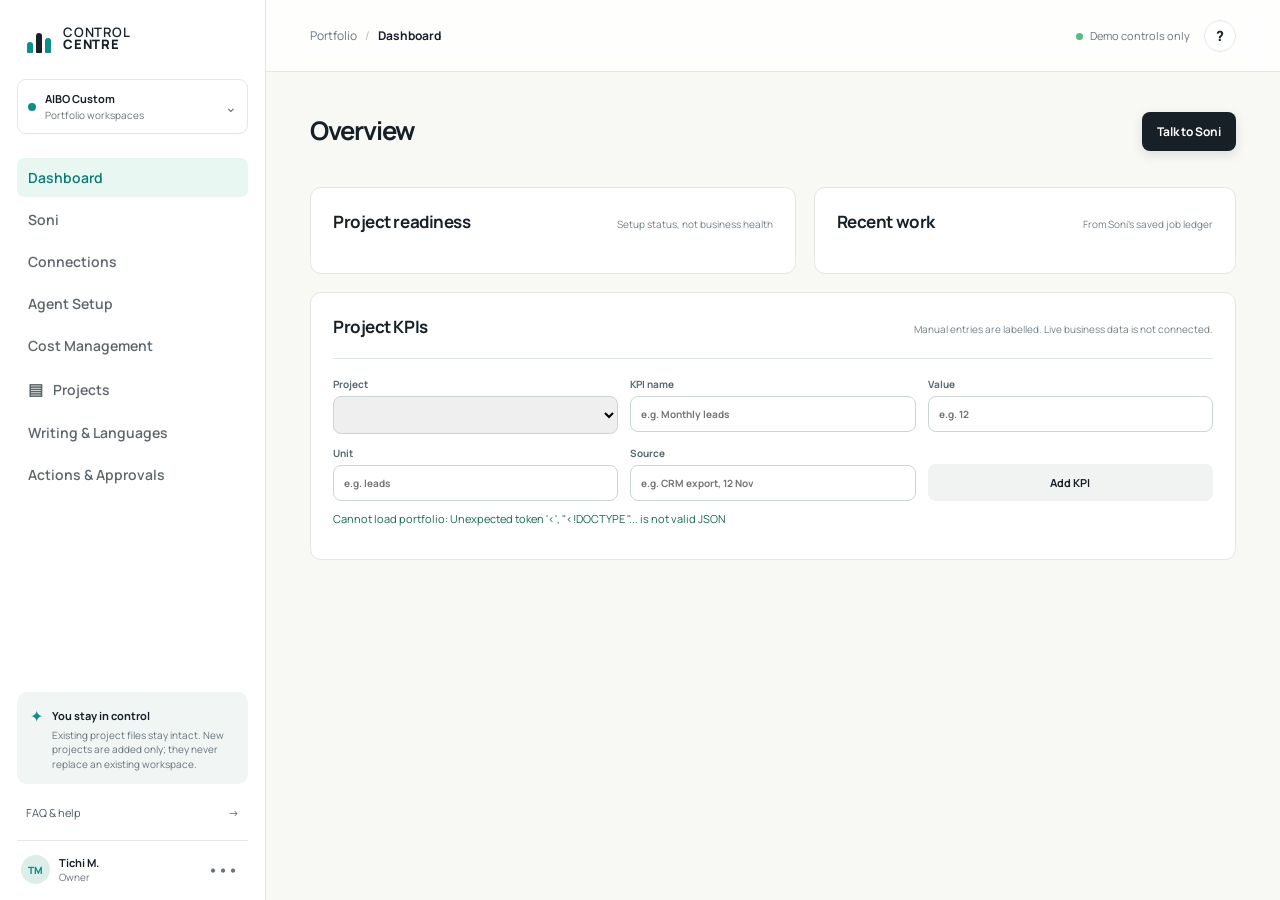
==== Control-Centre/custom/index.html @ 218b6f27 "Initial AIBO Control Centre source" ====
<!doctype html>
<html lang="en">
  <head>
    <meta charset="UTF-8" />
    <meta name="viewport" content="width=device-width, initial-scale=1.0" />
    <meta name="description" content="Business Control Centre prototype" />
    <title>Control Centre — Business Operating System</title>
    <link rel="preconnect" href="https://fonts.googleapis.com" />
    <link rel="preconnect" href="https://fonts.gstatic.com" crossorigin />
    <link href="https://fonts.googleapis.com/css2?family=DM+Mono:wght@400;500&family=Manrope:wght@400;500;600;700;800&display=swap" rel="stylesheet" />
    <link rel="stylesheet" href="../shared/styles.css" />
    <link rel="stylesheet" href="../shared/setup.css" />
    <link rel="stylesheet" href="../shared/usage.css" />
  <link rel="stylesheet" href="../shared/product.css" />
    <link rel="stylesheet" href="../shared/infra_ui.css" />
</head>
  <body data-product="custom">
    <div class="app-shell">
      <aside class="sidebar" aria-label="Main navigation">
        <a class="brand" href="#overview" aria-label="Control Centre home">
          <span class="brand-mark"><i></i><i></i><i></i></span>
          <span>control<br /><strong>centre</strong></span>
        </a>
        <div class="workspace-switcher">
          <span class="workspace-dot"></span>
          <span><b>Example workspace (demo)</b><small>Business workspace</small></span>
          <span class="chevron">⌄</span>
        </div>
        <nav class="nav-list">
          <a class="nav-item active" href="#overview" data-view="overview"><span>⌁</span>Overview</a>
          <a class="nav-item" href="#plan" data-view="plan"><span>◫</span>Plan</a>
          <a class="nav-item" href="#approvals" data-view="approvals"><span>✓</span>Approvals <b class="nav-badge">3</b></a>
          <a class="nav-item" href="#evidence" data-view="evidence"><span>◌</span>Evidence</a>
          <a class="nav-item" href="#results" data-view="results"><span>↗</span>Results</a>
          <a class="nav-item" href="#costs" data-view="costs"><span>◎</span>Costs</a>
          <a class="nav-item" href="#usage" data-view="usage"><span>◒</span>AI use & control</a>
        </nav>
        <div class="sidebar-bottom">
          <div class="trust-card">
            <span class="trust-icon">✦</span>
            <div><b>You stay in control</b><p>Nothing publishes, spends, sends, or signs without your approval.</p></div>
          </div>
          <a class="support-link" href="../shared/guide.html">Simple guide <span>→</span></a>
          <div class="profile"><div class="avatar">TM</div><span><b>Tichi M.</b><small>Owner</small></span><button aria-label="Account options">•••</button></div>
        </div>
      </aside>

      <main class="main-content">
        <header class="topbar">
          <button class="mobile-menu" aria-label="Open navigation">☰</button>
          <div class="breadcrumb"><span>Example workspace (demo)</span><i>/</i><b>Overview</b></div>
          <div class="topbar-actions"><span class="sync-status"><i></i> Sample dashboard · local preview</span><button class="icon-button" aria-label="Notifications">◔<em>3</em></button><button class="help-button">?</button></div>
        </header>

        <section class="dashboard-view active" id="overview">
          <div class="page-intro">
            <div><p class="eyebrow">Tuesday, 11 November</p><h1>Clear priorities. <em>Calm control.</em></h1><p class="subhead">Soni has organised what matters. You decide what moves.</p></div>
            <button class="primary-button" id="new-request"><span>＋</span> Tell us what you need</button>
          </div>

          <section class="focus-banner">
            <div class="focus-label"><span class="spark">✦</span><span><small>THIS WEEK'S FOCUS</small><b>Turn validated demand into booked consultations</b></span></div>
            <div class="focus-meta"><span><i class="status-dot green"></i> On track</span><span>5 of 8 actions complete</span><button class="text-button" data-view-target="plan">View plan →</button></div>
          </section>

          <section class="metric-grid" aria-label="Business snapshot">
            <article class="metric-card"><span class="metric-label">Validated opportunity</span><strong>3</strong><p>gaps worth testing</p><span class="metric-trend good">↑ 1 new this week</span></article>
            <article class="metric-card"><span class="metric-label">Monthly target</span><strong>$12,000</strong><p>new booked work</p><span class="metric-trend">$4,800 currently attributed</span></article>
            <article class="metric-card"><span class="metric-label">Plan budget</span><strong>$680</strong><p>approved this month</p><span class="metric-trend good">$412 remains</span></article>
            <article class="metric-card accent"><span class="metric-label">Approval needed</span><strong id="approval-count">3</strong><p>decisions are waiting</p><button class="metric-action" data-view-target="approvals">Review now →</button></article>
          </section>

          <section class="content-grid">
            <article class="panel priority-panel">
              <div class="panel-heading"><div><p class="eyebrow">YOUR NEXT MOVES</p><h2>Only three things need you</h2></div><button class="text-button" data-view-target="plan">Full plan →</button></div>
              <div class="priority-list">
                <button class="priority-item" data-open-approval="landing"><span class="priority-number">01</span><span class="priority-copy"><b>Approve launch page direction</b><small>Lets the build and review work begin</small></span><span class="priority-tag">5 min</span><span class="arrow">→</span></button>
                <button class="priority-item" data-open-approval="ad"><span class="priority-number">02</span><span class="priority-copy"><b>Confirm test budget for paid search</b><small>We will not spend anything until you say yes</small></span><span class="priority-tag">2 min</span><span class="arrow">→</span></button>
                <button class="priority-item" data-open-approval="claim"><span class="priority-number">03</span><span class="priority-copy"><b>Review the customer promise</b><small>One wording choice needs your preference</small></span><span class="priority-tag">3 min</span><span class="arrow">→</span></button>
              </div>
            </article>

            <article class="panel evidence-panel">
              <div class="panel-heading"><div><p class="eyebrow">WHY THIS PLAN</p><h2>Evidence, not guesswork</h2></div><button class="text-button" data-view-target="evidence">See sources →</button></div>
              <div class="signal-card"><span class="signal-icon">⌕</span><div><small>Strongest market signal</small><b>Customers are searching for fast, transparent service in your region.</b><p>Based on demand, competitor, and customer-language research. Last checked today.</p></div></div>
              <div class="evidence-stats"><span><b>8</b><small>sources checked</small></span><span><b>3</b><small>competitors reviewed</small></span><span><b>High</b><small>confidence</small></span></div>
            </article>
          </section>

          <section class="content-grid lower-grid">
            <article class="panel channel-panel">
              <div class="panel-heading"><div><p class="eyebrow">GROWTH ACTIVITY</p><h2>Organic and paid, kept separate</h2></div><button class="icon-more" aria-label="More growth options">•••</button></div>
              <div class="channel-row"><span class="channel-icon organic">↗</span><div><b>Organic social & video</b><small>4 assets ready for review · no publishing scheduled</small></div><span class="channel-status ready">Ready</span></div>
              <div class="channel-row"><span class="channel-icon paid">$</span><div><b>Paid media test</b><small>$0 spent · $240 proposed · waiting for approval</small></div><span class="channel-status review">Review</span></div>
              <p class="channel-footnote">You always see channel, budget, audience, and expected signal before money is spent.</p>
            </article>

            <article class="panel cost-panel">
              <div class="panel-heading"><div><p class="eyebrow">AI USE CONTROL</p><h2>Useful work, never waste</h2></div><button class="text-button" data-view-target="usage">Usage controls →</button></div>
              <p class="usage-summary-copy">Every task is scoped, routed to the right capability, and given a limit before work begins.</p>
              <div class="cost-main"><div><span>Used this month</span><b id="overview-usage">$12.46 <small>of $60 AI & tool limit</small></b></div><div class="mini-ring"><span id="overview-usage-percent">21%</span></div></div>
              <div class="cost-breakdown"><span><i class="blue"></i>Reuse & routing <b>On</b></span><span><i class="mint"></i>Task limits <b>On</b></span><span><i class="gold"></i>High-use approval <b>On</b></span></div>
            </article>
          </section>
        </section>

        <section class="dashboard-view" id="plan">
          <div class="page-intro compact"><div><p class="eyebrow">ACTIVE PLAN</p><h1>From evidence to <em>measurable action.</em></h1><p class="subhead">A single, visible path. Work only starts when it supports the agreed goal.</p></div><button class="primary-button" id="adjust-plan">Adjust plan</button></div>
          <div class="plan-layout"><article class="panel plan-timeline"><div class="timeline-head"><span>Goal: $12,000 in new booked work</span><b>Target date: 30 Nov</b></div><ol><li class="complete"><i>✓</i><div><b>Understand the opportunity</b><p>Demand, gap, region, competition, and customer language reviewed.</p><small>Evidence ready · 8 sources</small></div></li><li class="complete"><i>✓</i><div><b>Validate the business case</b><p>Target range, test budget, and first success measures agreed.</p><small>Confidence: medium-high</small></div></li><li class="current"><i>3</i><div><b>Build the conversion path</b><p>Landing page direction and lead capture flow are waiting for your approval.</p><button class="small-action" data-open-approval="landing">Review decision</button></div></li><li><i>4</i><div><b>Prepare organic and paid launch assets</b><p>Video, social, search test, and follow-up material.</p></div></li><li><i>5</i><div><b>Launch, learn, and improve</b><p>Measure enquiry quality, booking rate, and cost per qualified lead.</p></div></li></ol></article><aside class="panel plan-side"><p class="eyebrow">PLAN HEALTH</p><div class="health-score"><b>82</b><span>/100</span></div><p>Strong evidence base. Three owner choices will unlock the next stage.</p><hr /><span><i class="status-dot green"></i> Evidence checked</span><span><i class="status-dot amber"></i> 3 approvals pending</span><span><i class="status-dot grey"></i> Nothing live yet</span></aside></div>
        </section>

        <section class="dashboard-view" id="approvals"><div class="page-intro compact"><div><p class="eyebrow">YOUR CONTROL POINTS</p><h1>Nothing important happens <em>without you.</em></h1><p class="subhead">Review the purpose, evidence, cost, and risk before you decide.</p></div></div><div class="approval-stack" id="approval-stack"></div></section>
        <section class="dashboard-view" id="evidence"><div class="page-intro compact"><div><p class="eyebrow">DECISION EVIDENCE</p><h1>See what the plan is <em>built on.</em></h1><p class="subhead">Every recommendation is traceable to a source, an assumption, and a confidence level.</p></div></div><div class="evidence-list"></div></section>
        <section class="dashboard-view" id="results"><div class="page-intro compact"><div><p class="eyebrow">RESULTS</p><h1>Progress you can <em>actually use.</em></h1><p class="subhead">No vanity activity: outcomes, learning, and the next best decision.</p></div></div><div class="results-placeholder"><span>↗</span><h2>Your first results will appear here after launch</h2><p>The system will separate activity from business impact: leads, bookings, revenue, spend, and what to improve next.</p></div></section>
        <section class="dashboard-view" id="costs"><div class="page-intro compact"><div><p class="eyebrow">COST LEDGER</p><h1>Clear costs. <em>No surprises.</em></h1><p class="subhead">You see what has been approved, used, and proposed—before it happens.</p></div></div><div class="cost-ledger"><div class="ledger-summary"><div><span>Approved this month</span><b>$680</b></div><div><span>Used</span><b>$268</b></div><div><span>Available</span><b>$412</b></div></div><div class="ledger-row heading"><span>Item</span><span>Purpose</span><span>Status</span><span>Cost</span></div><div class="ledger-row"><span>Research & analysis</span><span>Opportunity and competition review</span><span class="ledger-status paid">Used</span><b>$48</b></div><div class="ledger-row"><span>Build & tools</span><span>Landing page prototype and lead capture</span><span class="ledger-status paid">Used</span><b>$148</b></div><div class="ledger-row"><span>Content & video</span><span>Launch assets in production</span><span class="ledger-status paid">Used</span><b>$72</b></div><div class="ledger-row"><span>Paid media test</span><span>Regional search demand experiment</span><span class="ledger-status proposed">Proposed</span><b>$240</b></div></div></section>
        <section class="dashboard-view" id="usage"><div class="page-intro compact"><div><p class="eyebrow">AI USE & CONTROL</p><h1>Spend intelligence, <em>not needless tokens.</em></h1><p class="subhead">Soni scopes work, reuses approved knowledge, and stops for your approval before a task crosses its agreed limit.</p></div><button class="primary-button" id="edit-usage">Set usage limits</button></div><div class="usage-layout"><article class="panel usage-overview"><div class="usage-meter-head"><div><span>AI & tool use this month</span><b id="usage-total">$12.46 <small>of $60.00 limit</small></b></div><span class="usage-status" id="usage-status">Within limit</span></div><div class="usage-bar" aria-label="Monthly AI and tool usage"><i id="usage-bar"></i></div><div class="usage-metrics"><span><b id="usage-percent">21%</b><small>used</small></span><span><b id="usage-remaining">$47.54</b><small>available</small></span><span><b id="usage-cap">$12.00</b><small>per task cap</small></span></div></article><article class="panel usage-rules"><p class="eyebrow">HOW IT STAYS EFFICIENT</p><ol><li><b>Scope first</b><span>One clear outcome, deadline, and evidence need.</span></li><li><b>Reuse first</b><span>Approved facts and prior work are retrieved instead of recreated.</span></li><li><b>Route carefully</b><span>Use the smallest capable specialist; elevate only when value warrants it.</span></li><li><b>Pause visibly</b><span>High-use work stops at its cap and returns for a decision.</span></li></ol></article></div><article class="panel usage-activity"><div class="panel-heading"><div><p class="eyebrow">WORK LEDGER</p><h2>What the system used—and why</h2></div><span class="usage-note">Illustrative until live connections are enabled</span></div><div class="usage-table" id="usage-table"></div><p class="usage-footnote">This control layer manages AI and tool usage separately from business spend such as advertising. It never publishes, sends, spends, or connects an external service by itself.</p></article></section>
      </main>
    </div>

    <div class="modal-backdrop" id="modal-backdrop" aria-hidden="true"><section class="approval-modal" role="dialog" aria-modal="true" aria-labelledby="modal-title"><button class="modal-close" aria-label="Close">×</button><p class="eyebrow">YOUR APPROVAL</p><h2 id="modal-title">Approve launch page direction</h2><p id="modal-intro">A short, focused page designed to turn high-intent visitors into consultation requests.</p><div class="approval-detail"><span>Why now</span><b id="modal-why">This is the next blocker in the agreed plan.</b></div><div class="approval-detail"><span>Evidence</span><b id="modal-evidence">Demand and competitor research support this direction.</b></div><div class="approval-detail"><span>Cost</span><b id="modal-cost">Included in the $680 approved monthly budget.</b></div><div class="approval-detail"><span>What happens after</span><b id="modal-next">Build work begins, then quality review happens before anything goes live.</b></div><div class="modal-actions"><button class="secondary-button" id="request-change">Request a change</button><button class="primary-button" id="approve-action">Approve this step</button></div><p class="approval-note">Approving this does not publish, spend, or deploy anything.</p></section></div>
    <div class="modal-backdrop" id="setup-backdrop" aria-hidden="true"><section class="setup-modal" role="dialog" aria-modal="true" aria-labelledby="setup-title"><button class="modal-close" id="setup-close" aria-label="Close">×</button><p class="eyebrow">START A WORKSPACE</p><h2 id="setup-title">Tell Soni where to begin.</h2><p>These details create your first visible plan. No external research, connections, messages, or spending start from this form.</p><form id="setup-form"><label>Business name<input id="business-name" required maxlength="70" placeholder="e.g. Example workspace (demo)" /></label><label>Industry<select id="business-industry" required><option value="">Choose an industry</option><option>Home & local services</option><option>Professional services</option><option>Hospitality & experiences</option><option>Retail & e-commerce</option><option>Other</option></select></label><label>Primary region<input id="business-region" required maxlength="80" placeholder="e.g. Greater London" /></label><label>What outcome matters most?<textarea id="business-goal" required maxlength="180" placeholder="e.g. Validate demand and book our first 15 consultations"></textarea></label><div class="setup-note"><span>✦</span><p>Next, the control centre will create an opportunity brief, a target range, and a plan for your approval.</p></div><button class="primary-button setup-submit" type="submit">Create my first plan →</button></form></section></div>
    <div class="modal-backdrop" id="usage-backdrop" aria-hidden="true"><section class="setup-modal usage-modal" role="dialog" aria-modal="true" aria-labelledby="usage-title"><button class="modal-close" id="usage-close" aria-label="Close">×</button><p class="eyebrow">AI USE LIMITS</p><h2 id="usage-title">Set the guardrails once.</h2><p>These limits tell Soni when to pause for your approval. They do not lower the quality of important work.</p><form id="usage-form"><label>Monthly AI & tool limit (USD)<input id="usage-monthly-limit" type="number" min="5" max="5000" step="1" required /></label><label>Maximum per task before approval (USD)<input id="usage-task-limit" type="number" min="1" max="1000" step="1" required /></label><label class="switch-line"><input id="usage-hard-stop" type="checkbox" checked /><span><b>Pause at the task limit</b><small>Bring you the next option rather than continuing automatically.</small></span></label><div class="setup-note"><span>✦</span><p>Every customer-facing cost remains visible. Advertising and other external spend always require their own approval.</p></div><button class="primary-button setup-submit" type="submit">Save usage controls →</button></form></section></div>
    <div class="toast" id="toast" role="status"></div>
    <script src="../shared/app.js" defer></script>
    <script src="../shared/product.js" defer></script>
    <script src="../shared/operations.js" defer></script>
    <script src="../shared/infra_ui.js" defer></script>
    <script src="../shared/secure-workflows.js" defer></script>
</body>
</html>
---- Control-Centre/shared/styles.css ----
:root{--ink:#172027;--muted:#69747c;--line:#e4e7e4;--cream:#f8f8f5;--paper:#fff;--navy:#152531;--teal:#0d8e88;--mint:#ccf2e3;--blue:#4e7cff;--gold:#ebb966;--red:#c76157;--shadow:0 12px 30px rgba(21,37,49,.08)}*{box-sizing:border-box}html{scroll-behavior:smooth}body{margin:0;background:var(--cream);color:var(--ink);font-family:Manrope,Arial,sans-serif;font-size:14px}.app-shell{display:flex;min-height:100vh}.sidebar{width:266px;background:#fff;border-right:1px solid var(--line);padding:25px 17px 16px;display:flex;flex-direction:column;position:fixed;inset:0 auto 0 0;z-index:5}.brand{display:flex;align-items:center;gap:9px;color:var(--ink);font-size:13px;font-weight:600;line-height:.9;text-decoration:none;letter-spacing:.06em;text-transform:uppercase;padding:0 10px 26px}.brand strong{font-weight:800}.brand-mark{height:28px;width:27px;display:flex;align-items:flex-end;gap:3px}.brand-mark i{width:6px;background:var(--teal);border-radius:4px 4px 1px 1px}.brand-mark i:nth-child(1){height:11px}.brand-mark i:nth-child(2){height:20px;background:var(--ink)}.brand-mark i:nth-child(3){height:15px}.workspace-switcher{border:1px solid var(--line);border-radius:9px;padding:11px 10px;display:flex;gap:9px;align-items:center;margin:0 0 24px}.workspace-switcher b,.workspace-switcher small{display:block}.workspace-switcher b{font-size:11px}.workspace-switcher small{font-size:10px;color:var(--muted);margin-top:2px}.workspace-dot{width:8px;height:8px;border-radius:50%;background:var(--teal)}.chevron{margin-left:auto;color:var(--muted)}.nav-list{display:grid;gap:3px}.nav-item{color:#5d666c;text-decoration:none;border-radius:7px;padding:10px 11px;font-weight:600;display:flex;align-items:center;gap:11px}.nav-item>span{font-size:16px;width:14px;text-align:center}.nav-item:hover{background:#f3f5f4}.nav-item.active{background:#e9f7f3;color:#087b73}.nav-badge{margin-left:auto;color:#fff;background:var(--teal);font:500 10px 'DM Mono',monospace;padding:2px 5px;border-radius:9px}.sidebar-bottom{margin-top:auto}.trust-card{padding:13px;border-radius:10px;background:#f0f5f4;display:flex;gap:9px;margin-bottom:13px}.trust-icon{color:var(--teal);font-size:16px}.trust-card b{font-size:11px}.trust-card p{font-size:10px;color:var(--muted);line-height:1.45;margin:4px 0 0}.support-link{display:flex;justify-content:space-between;color:var(--muted);font-size:11px;text-decoration:none;padding:8px 9px;margin-bottom:12px}.profile{display:flex;align-items:center;border-top:1px solid var(--line);padding:14px 4px 0;gap:9px}.avatar{background:#dceee9;color:var(--teal);border-radius:50%;font-size:10px;font-weight:800;width:29px;height:29px;display:grid;place-items:center}.profile span{flex:1}.profile b,.profile small{display:block}.profile b{font-size:11px}.profile small{font-size:10px;color:var(--muted)}button{font:inherit;cursor:pointer;border:0}.profile button{background:none;color:var(--muted);font-weight:800}.main-content{margin-left:266px;width:calc(100% - 266px)}.topbar{height:72px;border-bottom:1px solid var(--line);background:rgba(255,255,255,.82);backdrop-filter:blur(12px);padding:0 44px;display:flex;align-items:center;justify-content:space-between;position:sticky;top:0;z-index:4}.breadcrumb{font-size:12px;color:var(--muted)}.breadcrumb i{font-style:normal;margin:0 8px;color:#b2b9bd}.breadcrumb b{color:var(--ink)}.topbar-actions{display:flex;gap:14px;align-items:center}.sync-status{font-size:11px;color:var(--muted)}.sync-status i,.status-dot{display:inline-block;width:7px;height:7px;border-radius:50%;background:#54bd85;margin-right:5px}.icon-button,.help-button{background:#fff;border:1px solid var(--line);border-radius:8px;width:32px;height:32px;color:var(--ink);position:relative}.icon-button em{position:absolute;background:var(--red);font-style:normal;font:500 9px 'DM Mono';color:#fff;border-radius:10px;padding:1px 4px;top:-6px;right:-6px}.help-button{border-radius:50%;font-weight:800}.mobile-menu{display:none}.dashboard-view{display:none;padding:40px 44px 70px;max-width:1540px;margin:auto}.dashboard-view.active{display:block}.page-intro{display:flex;justify-content:space-between;align-items:flex-end;gap:20px;margin-bottom:30px}.page-intro h1{font-size:32px;letter-spacing:-1.35px;margin:4px 0 7px;line-height:1.15}.page-intro h1 em{color:var(--teal);font-style:normal}.eyebrow{color:var(--teal);font:500 10px 'DM Mono',monospace;letter-spacing:.09em;margin:0;text-transform:uppercase}.subhead{color:var(--muted);margin:0;max-width:660px;line-height:1.55}.primary-button{background:var(--ink);color:#fff;padding:11px 15px;border-radius:8px;font-weight:700;font-size:12px;white-space:nowrap;box-shadow:0 4px 12px rgba(21,32,39,.12)}.primary-button:hover{background:var(--teal)}.primary-button span{font-size:16px;vertical-align:-1px;margin-right:4px}.focus-banner{background:var(--navy);color:#fff;padding:16px 20px;border-radius:10px;display:flex;align-items:center;justify-content:space-between;gap:20px;margin-bottom:21px}.focus-label{display:flex;gap:11px;align-items:center}.spark{font-size:18px;color:#85d6c5}.focus-label small,.focus-label b{display:block}.focus-label small{font:500 9px 'DM Mono';letter-spacing:.1em;color:#a2b7be;margin-bottom:4px}.focus-label b{font-size:13px}.focus-meta{display:flex;align-items:center;gap:18px;color:#cbd8dc;font-size:11px}.focus-meta .text-button{color:#98e3d4}.text-button{background:none;color:var(--teal);font-weight:800;font-size:11px;padding:4px}.metric-grid{display:grid;grid-template-columns:repeat(4,1fr);gap:14px;margin-bottom:20px}.metric-card{background:var(--paper);border:1px solid var(--line);border-radius:10px;min-height:145px;padding:18px;display:flex;flex-direction:column;box-shadow:0 2px 4px rgba(20,34,36,.015)}.metric-label{font-size:11px;color:var(--muted);font-weight:700}.metric-card strong{font-size:25px;letter-spacing:-1px;margin-top:auto}.metric-card p{font-size:10px;color:var(--muted);margin:2px 0 9px}.metric-trend{font-size:10px;color:#7b878b}.metric-trend.good{color:#159b70}.metric-card.accent{background:#e8f8f4;border-color:#d5eee7}.metric-action{background:none;color:var(--teal);padding:0;text-align:left;font-size:10px;font-weight:800}.content-grid{display:grid;grid-template-columns:1.56fr 1fr;gap:20px}.panel{background:#fff;border:1px solid var(--line);border-radius:11px;padding:20px;box-shadow:0 2px 4px rgba(20,34,36,.015)}.panel-heading{display:flex;align-items:flex-start;justify-content:space-between;gap:10px;margin-bottom:17px}.panel-heading h2{font-size:16px;letter-spacing:-.5px;margin:4px 0 0}.priority-list{border-top:1px solid var(--line)}.priority-item{padding:15px 4px;border-bottom:1px solid var(--line);background:transparent;width:100%;display:flex;align-items:center;text-align:left;gap:13px}.priority-item:hover .priority-copy b{color:var(--teal)}.priority-number{font:500 11px 'DM Mono';color:#a5afb3}.priority-copy{flex:1}.priority-copy b,.priority-copy small{display:block}.priority-copy b{font-size:12px}.priority-copy small{font-size:10px;color:var(--muted);margin-top:4px}.priority-tag{font:500 9px 'DM Mono';background:#f0f3f2;padding:4px 6px;border-radius:3px;color:#718087}.arrow{color:var(--teal);font-size:16px}.signal-card{background:#f3f8f7;border-radius:8px;padding:15px;display:flex;gap:10px}.signal-icon{font-size:22px;color:var(--teal)}.signal-card small,.signal-card b,.signal-card p{display:block}.signal-card small{font:500 9px 'DM Mono';color:var(--teal);text-transform:uppercase;letter-spacing:.08em}.signal-card b{font-size:12px;line-height:1.45;margin:5px 0}.signal-card p{font-size:10px;color:var(--muted);line-height:1.4;margin:0}.evidence-stats{display:flex;gap:0;margin-top:17px}.evidence-stats span{border-right:1px solid var(--line);padding:0 18px 0 0;margin-right:18px}.evidence-stats span:last-child{border:0}.evidence-stats b,.evidence-stats small{display:block}.evidence-stats b{font-size:13px}.evidence-stats small{font-size:9px;color:var(--muted);margin-top:2px}.lower-grid{margin-top:20px}.channel-row{display:flex;align-items:center;gap:10px;padding:12px 0;border-top:1px solid var(--line)}.channel-icon{height:28px;width:28px;display:grid;place-items:center;border-radius:7px;font-weight:800}.channel-icon.organic{background:#e5f3ff;color:var(--blue)}.channel-icon.paid{background:#fff0d8;color:#ad751e}.channel-row>div{flex:1}.channel-row b,.channel-row small{display:block}.channel-row b{font-size:11px}.channel-row small{font-size:9.5px;color:var(--muted);margin-top:3px}.channel-status{font:500 9px 'DM Mono';padding:4px 6px;border-radius:4px}.channel-status.ready{background:#e5f8ef;color:#16835e}.channel-status.review{background:#fff2db;color:#9b6717}.channel-footnote{font-size:9.5px;color:var(--muted);line-height:1.5;margin:14px 0 0}.icon-more{background:none;font-size:16px;color:var(--muted)}.cost-main{display:flex;justify-content:space-between;align-items:center;background:#f7f8f6;border-radius:8px;padding:12px 14px}.cost-main span,.cost-main b{display:block}.cost-main span{font-size:10px;color:var(--muted)}.cost-main b{font-size:18px;margin-top:4px}.cost-main small{font-size:9px;color:var(--muted);font-weight:500}.mini-ring{height:53px;width:53px;border-radius:50%;background:conic-gradient(var(--teal) 39%,#e1e8e5 0);display:grid;place-items:center;position:relative}.mini-ring:before{content:"";height:40px;width:40px;border-radius:50%;background:#f7f8f6;position:absolute}.mini-ring span{position:relative;font:500 10px 'DM Mono';color:var(--ink)}.cost-breakdown{display:grid;gap:10px;margin-top:14px}.cost-breakdown span{font-size:10px;color:var(--muted);display:flex;align-items:center}.cost-breakdown b{margin-left:auto;color:var(--ink)}.cost-breakdown i{height:7px;width:7px;border-radius:50%;margin-right:7px}.cost-breakdown i.blue{background:var(--blue)}.cost-breakdown i.mint{background:var(--teal)}.cost-breakdown i.gold{background:var(--gold)}.compact{align-items:flex-start}.plan-layout{display:grid;grid-template-columns:1.75fr .65fr;gap:20px}.timeline-head{border-bottom:1px solid var(--line);padding-bottom:16px;display:flex;justify-content:space-between;font-size:11px}.timeline-head b{color:var(--teal)}.plan-timeline ol{padding:0;margin:0;list-style:none}.plan-timeline li{display:grid;grid-template-columns:31px 1fr;gap:13px;padding:18px 0 0;position:relative}.plan-timeline li:not(:last-child):before{content:"";position:absolute;left:15px;top:47px;height:calc(100% - 18px);width:1px;background:#dde4e1}.plan-timeline li i{font-style:normal;width:31px;height:31px;border-radius:50%;display:grid;place-items:center;background:#edf1ef;color:#869096;font:500 11px 'DM Mono';z-index:1}.plan-timeline li.complete i{background:#dff3ec;color:var(--teal)}.plan-timeline li.current i{background:var(--ink);color:#fff}.plan-timeline b{font-size:13px}.plan-timeline p{font-size:11px;line-height:1.45;color:var(--muted);margin:5px 0}.plan-timeline small{font:500 9px 'DM Mono';color:var(--teal)}.small-action{font-size:10px;font-weight:800;color:var(--teal);background:#e7f6f1;border-radius:5px;padding:6px 8px;margin-top:3px}.plan-side{align-self:start}.health-score{margin:20px 0 9px}.health-score b{font-size:45px;letter-spacing:-2px}.health-score span{color:var(--muted);font-size:13px}.plan-side>p:not(.eyebrow){font-size:11px;line-height:1.55;color:var(--muted)}.plan-side hr{border:0;border-top:1px solid var(--line);margin:18px 0}.plan-side>span{font-size:10px;display:block;margin:10px 0}.status-dot.amber{background:var(--gold)}.status-dot.grey{background:#aab4b7}.approval-stack,.evidence-list,.cost-ledger{display:grid;gap:12px;max-width:960px}.approval-card,.source-card{background:#fff;border:1px solid var(--line);border-radius:10px;padding:20px;display:grid;grid-template-columns:1fr auto;gap:14px;align-items:center}.approval-card small,.approval-card b,.approval-card p{display:block}.approval-card small{font:500 9px 'DM Mono';text-transform:uppercase;color:var(--teal);letter-spacing:.08em}.approval-card b{font-size:15px;margin:5px 0}.approval-card p{margin:0;color:var(--muted);font-size:11px;line-height:1.45}.approval-card button{align-self:center}.source-card{grid-template-columns:28px 1fr auto}.source-mark{height:28px;width:28px;border-radius:7px;background:#e9f7f3;color:var(--teal);display:grid;place-items:center;font-weight:800}.source-card b,.source-card small{display:block}.source-card b{font-size:12px}.source-card small{font-size:10px;color:var(--muted);margin-top:3px}.confidence{font:500 9px 'DM Mono';border-radius:4px;padding:5px 7px;background:#e7f6f1;color:var(--teal)}.results-placeholder{max-width:620px;margin:60px auto;text-align:center;background:#fff;border:1px solid var(--line);border-radius:12px;padding:55px 35px}.results-placeholder>span{font-size:35px;color:var(--teal)}.results-placeholder h2{font-size:18px;margin:14px 0 8px}.results-placeholder p{color:var(--muted);font-size:12px;line-height:1.6}.ledger-summary{display:grid;grid-template-columns:repeat(3,1fr);border:1px solid var(--line);border-radius:10px;background:#fff;overflow:hidden}.ledger-summary div{padding:18px;border-right:1px solid var(--line)}.ledger-summary div:last-child{border:0}.ledger-summary span,.ledger-summary b{display:block}.ledger-summary span{font-size:10px;color:var(--muted)}.ledger-summary b{font-size:20px;margin-top:5px}.ledger-row{display:grid;grid-template-columns:1.2fr 1.4fr .5fr .3fr;gap:12px;align-items:center;background:#fff;padding:14px 18px;border:1px solid var(--line);border-radius:8px;font-size:11px}.ledger-row.heading{background:transparent;border:0;padding:3px 18px;color:var(--muted);font:500 9px 'DM Mono';text-transform:uppercase}.ledger-status{font:500 9px 'DM Mono';padding:4px 6px;border-radius:4px;justify-self:start}.ledger-status.paid{background:#e7f6f1;color:var(--teal)}.ledger-status.proposed{background:#fff0d8;color:#a46b11}.modal-backdrop{position:fixed;inset:0;background:rgba(13,25,32,.5);display:none;place-items:center;padding:20px;z-index:20;backdrop-filter:blur(4px)}.modal-backdrop.open{display:grid}.approval-modal{max-width:510px;width:100%;background:#fff;border-radius:14px;padding:27px;box-shadow:0 24px 70px rgba(0,0,0,.22);position:relative}.modal-close{position:absolute;right:16px;top:14px;background:none;color:var(--muted);font-size:24px}.approval-modal h2{font-size:23px;letter-spacing:-.8px;margin:6px 0}.approval-modal>p:not(.eyebrow):not(.approval-note){font-size:12px;color:var(--muted);line-height:1.5;margin:0 0 17px}.approval-detail{display:grid;grid-template-columns:118px 1fr;border-top:1px solid var(--line);padding:11px 0;gap:14px}.approval-detail span{font-size:10px;color:var(--muted)}.approval-detail b{font-size:10.5px;line-height:1.45}.modal-actions{display:flex;justify-content:flex-end;gap:9px;margin-top:15px}.secondary-button{background:#f0f3f2;color:var(--ink);padding:11px 13px;border-radius:8px;font-weight:700;font-size:11px}.approval-note{text-align:center!important;font-size:9px!important;margin-top:13px!important}.toast{position:fixed;right:28px;bottom:25px;background:var(--ink);color:#fff;padding:12px 16px;border-radius:8px;box-shadow:var(--shadow);font-size:11px;transform:translateY(80px);opacity:0;transition:.25s;z-index:30}.toast.show{transform:translateY(0);opacity:1}@media(max-width:1050px){.metric-grid{grid-template-columns:repeat(2,1fr)}.content-grid,.plan-layout{grid-template-columns:1fr}.plan-side{display:none}}@media(max-width:760px){.sidebar{transform:translateX(-100%);transition:.25s}.sidebar.open{transform:translateX(0);box-shadow:8px 0 30px rgba(0,0,0,.15)}.main-content{margin:0;width:100%}.topbar{height:58px;padding:0 18px}.mobile-menu{display:block;background:none;font-size:18px}.breadcrumb,.sync-status,.help-button{display:none}.dashboard-view{padding:27px 18px 50px}.page-intro{align-items:flex-start;flex-direction:column;margin-bottom:22px}.page-intro h1{font-size:27px}.focus-banner{align-items:flex-start;flex-direction:column}.focus-meta{gap:8px;flex-wrap:wrap}.metric-grid{grid-template-columns:1fr 1fr;gap:9px}.metric-card{min-height:125px;padding:14px}.metric-card strong{font-size:21px}.content-grid{gap:12px}.panel{padding:16px}.priority-item{gap:8px}.priority-tag{display:none}.evidence-stats span{padding-right:10px;margin-right:10px}.ledger-row{grid-template-columns:1fr auto}.ledger-row span:nth-child(2),.ledger-row.heading span:nth-child(2),.ledger-row.heading span:nth-child(3){display:none}.ledger-summary div{padding:14px 10px}.approval-card,.source-card{grid-template-columns:1fr}.approval-card button{justify-self:start}.source-mark{display:none}.topbar-actions{gap:8px}.approval-detail{grid-template-columns:95px 1fr}}
---- Control-Centre/shared/setup.css ----
.setup-modal{max-width:560px;width:100%;background:#fff;border-radius:14px;padding:28px;box-shadow:0 24px 70px rgba(0,0,0,.22);position:relative}.setup-modal h2{font-size:23px;letter-spacing:-.8px;margin:6px 0}.setup-modal>p:not(.eyebrow){font-size:12px;color:#69747c;line-height:1.5;margin:0 0 18px}.setup-modal form{display:grid;grid-template-columns:1fr 1fr;gap:12px}.setup-modal label{display:grid;gap:6px;font-size:10px;font-weight:800;color:#4f5d63}.setup-modal label:nth-of-type(1),.setup-modal label:nth-of-type(4){grid-column:1/-1}.setup-modal input,.setup-modal select,.setup-modal textarea{border:1px solid #d9dfdc;border-radius:7px;padding:10px;background:#fff;color:#172027;font:500 12px Manrope,Arial}.setup-modal textarea{min-height:72px;resize:vertical}.setup-modal input:focus,.setup-modal select:focus,.setup-modal textarea:focus{outline:2px solid #bdece1;border-color:#0d8e88}.setup-note{grid-column:1/-1;background:#f0f7f5;border-radius:8px;padding:11px;display:flex;gap:9px;color:#0d8e88}.setup-note p{font-size:10px;line-height:1.45;color:#506463;margin:0}.setup-submit{grid-column:1/-1;justify-self:end;margin-top:3px}@media(max-width:760px){.setup-modal{padding:22px}.setup-modal form{grid-template-columns:1fr}.setup-modal label:nth-of-type(1),.setup-modal label:nth-of-type(4){grid-column:auto}.setup-submit{grid-column:auto;width:100%}}
---- Control-Centre/shared/usage.css ----
.usage-summary-copy{font-size:10px;color:#69747c;line-height:1.5;margin:-7px 0 13px}
.usage-layout{display:grid;grid-template-columns:1.16fr .84fr;gap:20px;max-width:960px}
.usage-overview{padding:24px}.usage-meter-head{display:flex;justify-content:space-between;gap:16px;align-items:flex-start}.usage-meter-head span,.usage-meter-head b{display:block}.usage-meter-head>div>span{font-size:11px;color:#69747c;font-weight:700}.usage-meter-head>div>b{font-size:25px;letter-spacing:-1px;margin-top:5px}.usage-meter-head small{font-size:10px;color:#69747c;font-weight:500;letter-spacing:0}.usage-status{font:500 9px 'DM Mono',monospace;padding:5px 7px;border-radius:4px;background:#e7f6f1;color:#0d8e88}.usage-status.at-limit{background:#fce8e5;color:#c76157}.usage-bar{height:10px;border-radius:7px;background:#e7ecea;overflow:hidden;margin:26px 0 18px}.usage-bar i{height:100%;display:block;border-radius:7px;background:linear-gradient(90deg,#0d8e88,#54bd85);transition:width .2s}.usage-metrics{display:grid;grid-template-columns:repeat(3,1fr);gap:12px}.usage-metrics span{border-right:1px solid #e4e7e4}.usage-metrics span:last-child{border:0}.usage-metrics b,.usage-metrics small{display:block}.usage-metrics b{font-size:14px}.usage-metrics small{font-size:9px;color:#69747c;margin-top:3px}.usage-rules ol{padding:0;margin:15px 0 0;list-style:none;display:grid;gap:13px}.usage-rules li{display:grid;grid-template-columns:100px 1fr;gap:8px;font-size:10px;line-height:1.45}.usage-rules li b{font-size:10px}.usage-rules li span{color:#69747c}.usage-activity{max-width:960px;margin-top:20px}.usage-note{font:500 9px 'DM Mono',monospace;color:#69747c;text-align:right}.usage-table{border-top:1px solid #e4e7e4}.usage-row{display:grid;grid-template-columns:1fr 85px 55px;gap:14px;align-items:center;border-bottom:1px solid #e4e7e4;padding:13px 2px;font-size:10px}.usage-row b,.usage-row small{display:block}.usage-row>div>b{font-size:11px}.usage-row small{color:#69747c;margin-top:3px;line-height:1.4}.usage-row>span{font:500 9px 'DM Mono',monospace;color:#0d8e88;background:#e7f6f1;padding:4px 6px;border-radius:4px;justify-self:start}.usage-footnote{font-size:9.5px;color:#69747c;line-height:1.55;margin:15px 0 0}.switch-line{display:flex!important;align-items:flex-start;gap:10px!important;border:1px solid #e4e7e4;border-radius:8px;padding:12px!important;background:#f7f9f8}.switch-line input{width:auto!important;margin:2px 0 0}.switch-line b,.switch-line small{display:block}.switch-line b{font-size:11px}.switch-line small{font-size:10px!important;margin-top:3px;color:#69747c}
@media(max-width:1050px){.usage-layout{grid-template-columns:1fr}}
@media(max-width:760px){.usage-meter-head{display:block}.usage-status{display:inline-block;margin-top:10px}.usage-row{grid-template-columns:1fr auto}.usage-row>span{display:none}.usage-rules li{grid-template-columns:78px 1fr}}
---- Control-Centre/shared/product.css ----
.product-summary{margin-bottom:16px;max-width:980px}.product-summary strong{font-size:15px}.product-summary p{color:var(--muted);font-size:12px}.product-summary small{color:var(--muted)}.product-list{max-width:980px;display:grid;gap:12px;margin-bottom:16px}.product-project{display:flex;align-items:center;justify-content:space-between;gap:15px}.product-project b,.product-project small{display:block}.product-project b{font-size:13px}.product-project small{font-size:10px;color:var(--muted);margin-top:6px;line-height:1.5}.product-footer{font-size:11px;color:var(--muted);max-width:980px}.product-project button:disabled{opacity:.5;cursor:not-allowed}#project-setup-form{grid-template-columns:1fr}#project-setup-form label{grid-column:1/-1}#project-save-status{font-size:12px;margin-top:12px}@media(max-width:760px){.product-project{align-items:flex-start;flex-direction:column}.product-project button{width:100%}}
body[data-product] .dashboard-view:not(#projects):not(.aibo-operational-view){display:none!important}
body[data-product] .dashboard-view#projects.active{display:block}
body[data-product] .topbar-actions .icon-button{display:none}
body[data-product] .page-intro{margin-bottom:22px}
body[data-product] .page-intro h1{font-size:36px;line-height:1.08}
body[data-product] .page-intro .subhead{font-size:14px;color:#516067;max-width:760px}
body[data-product] .product-summary{max-width:none;background:#eef7f5;border:1px solid #d0e7e1;padding:22px;border-radius:14px;box-shadow:none}
body[data-product] .product-summary strong{font-size:18px;letter-spacing:-.03em}
body[data-product] .product-summary p{font-size:13px;line-height:1.65;margin:10px 0;color:#304148}
body[data-product] .product-summary small{display:block;font-size:12px;line-height:1.55;color:#617179}
body[data-product] .product-list{max-width:none;grid-template-columns:repeat(auto-fit,minmax(min(100%,450px),1fr));gap:16px}
body[data-product] .product-project{min-height:188px;align-items:flex-start;flex-direction:column;justify-content:space-between;gap:16px;border-color:#dbe4e1;box-shadow:0 2px 4px rgba(20,34,36,.02)}
body[data-product] .product-project-info{width:100%}
body[data-product] .product-project-heading{display:flex;gap:10px;align-items:center;flex-wrap:wrap;margin-bottom:12px}
body[data-product] .product-project-heading b{font-size:16px;letter-spacing:-.03em}
body[data-product] .project-index{font-family:"DM Mono",monospace;color:#0d8e88;font-size:12px;background:#edf7f4;border-radius:999px;padding:4px 6px}
body[data-product] .project-state{font-size:10px;border-radius:999px;padding:6px 9px;margin-left:auto;white-space:nowrap;background:#f2f4f4;color:#647079;font-weight:700}
body[data-product] .project-state.configured{background:#dff3ea;color:#0f6a4f}
body[data-product] .project-facts{display:grid;grid-template-columns:repeat(3,minmax(0,1fr));gap:8px 14px;margin-bottom:9px}
body[data-product] .project-facts span{font-size:12px;color:#24343a;min-width:0;overflow-wrap:anywhere}
body[data-product] .project-facts strong{display:block;text-transform:uppercase;letter-spacing:.08em;font-size:9px;color:#6c7983;margin-bottom:4px}
body[data-product] .product-project button{align-self:flex-end}
body[data-product] .product-footer{max-width:none;line-height:1.65;background:#fafaf8}
body[data-product=custom] .page-intro h1 em{color:#0d8e88}
body[data-product=standard] .page-intro h1 em{color:#138477}
body[data-product] .support-link{font-size:11px;color:#495961}
body[data-product] .trust-card{background:#f1f5f4}
.summary-pill{font:700 10px "DM Mono",monospace;text-transform:uppercase;letter-spacing:.08em;background:#e1f4ee;color:#0f786d;border-radius:999px;padding:6px 8px}
.product-summary-top{display:flex;align-items:center;justify-content:space-between;gap:12px;flex-wrap:wrap}
.product-summary-top .primary-button{white-space:nowrap}
#new-project-form,#project-setup-form{grid-template-columns:1fr}
#new-project-form label,#project-setup-form label{grid-column:1/-1}
#new-project-form select{width:100%;min-height:42px;padding:8px;border:1px solid #c9d3d3;border-radius:8px;background:white}
#new-project-form select[multiple]{min-height:116px}
#new-project-status{font-size:12px;margin-top:12px}
#new-project-backdrop .form-hint{display:block;font-size:11px;color:var(--muted);line-height:1.5}
.form-status{font-size:12px;line-height:1.5;margin-top:12px;color:#516067}
.form-status.error{color:var(--red)}
.form-status.success{color:#0f6a4f}
body[data-product] .setup-modal>p:not(.eyebrow){font-size:12px;line-height:1.55;color:#5b686f}
body[data-product] .setup-note{background:#eef7f5;border:1px solid #d7ebe6;display:block}
body[data-product] .setup-note p{font-size:11px;line-height:1.55;color:#4f6462}
@media(max-width:900px){body[data-product] .project-facts{grid-template-columns:1fr 1fr}}
@media(max-width:760px){body[data-product] .page-intro h1{font-size:30px}body[data-product] .product-project button{align-self:stretch}body[data-product] .project-facts{grid-template-columns:1fr}.product-summary-top .primary-button{width:100%}}

/* Operational onboarding and Soni interface */
body[data-product] .wizard-modal{max-width:570px;width:calc(100vw - 32px);max-height:min(86vh,780px);overflow-y:auto}
body[data-product] .wizard-modal form{display:block}
body[data-product] .wizard-modal .wizard-step[hidden],body[data-product] .provider-consent[hidden]{display:none!important}
body[data-product] .wizard-modal label{display:block;margin:12px 0;font-size:12px;font-weight:700;color:#31444b}
body[data-product] .wizard-modal label input,body[data-product] .wizard-modal label textarea,body[data-product] .wizard-modal select{display:block;width:100%;margin-top:7px}
body[data-product] .wizard-progress{display:flex;align-items:center;gap:15px;margin:14px 0 20px;font-size:11px;font-weight:700;color:#0e7975}
body[data-product] .wizard-track{height:6px;flex:1;border-radius:99px;background:#e0e8e6;overflow:hidden}
body[data-product] #wizard-fill{height:100%;background:#0a928b;width:33%;transition:width .15s}
body[data-product] .wizard-actions{display:flex;flex-wrap:wrap;gap:10px;justify-content:flex-end;margin-top:22px}
body[data-product] .wizard-actions button{min-width:95px}
body[data-product] .wizard-hint{color:#526269;font-size:12px;line-height:1.55}
body[data-product] .wizard-review{border:1px solid #d9e7e3;background:#f5faf8;border-radius:10px;padding:12px;margin-top:12px}
body[data-product] .wizard-review>b{font-size:12px}
body[data-product] .wizard-review p{margin:5px 0 0;display:grid;gap:6px}
body[data-product] .wizard-review span{display:block;font-size:11px;overflow-wrap:anywhere}
body[data-product] .wizard-review strong{color:#134844}
body[data-product] .project-actions{display:flex;align-self:flex-end;gap:8px;flex-wrap:wrap}
body[data-product] .product-project .project-actions button{align-self:auto}
body[data-product] .soni-results{max-height:340px;overflow-y:auto;white-space:normal;margin-top:13px}
body[data-product] .soni-results pre{font:12px/1.55 "DM Mono",monospace;white-space:pre-wrap;overflow-wrap:anywhere;background:#f5f8f7;padding:12px;border-radius:8px;max-height:220px;overflow-y:auto}
body[data-product] .soni-result-card h3{font-size:15px;margin:12px 0}
body[data-product] .soni-results details{margin-top:12px;border-top:1px solid #d9e4e2;padding:10px 0;font-size:12px}
body[data-product] .soni-results h4{font-size:12px;margin-bottom:5px}
body[data-product] .result-warning{color:#8b5914;font-size:12px}
body[data-product] .result-ok{color:#12644a;font-size:12px}
body[data-product] .provider-consent{display:flex!important;align-items:flex-start;gap:8px;line-height:1.5;font-weight:500!important}
body[data-product] .provider-consent[hidden]{display:none!important}
body[data-product] .provider-consent input{width:auto!important;margin:2px 0!important}
@media(max-width:760px){body[data-product] .project-actions{align-self:stretch;flex-direction:column}body[data-product] .project-actions button{width:100%}}

body[data-product] .work-history{margin-top:16px;border-top:1px solid #d9e4e2;padding-top:10px;display:grid;gap:7px}
body[data-product] .work-history h3{font-size:13px;margin:5px 0}
body[data-product] .work-history>p{color:#63737b;font-size:12px}
body[data-product] .work-history-entry{border:1px solid #d9e4e2;padding:10px;text-align:left;border-radius:8px;background:#fafcfb;cursor:pointer;display:flex;gap:10px;align-items:center;justify-content:space-between;width:100%}
body[data-product] .work-history-entry span{font-size:11px;font-weight:700;overflow:hidden;text-overflow:ellipsis;white-space:nowrap}
body[data-product] .work-history-entry small{font-size:10px;color:#58716d;white-space:nowrap}
/* AIBO Custom operational dashboard and Soni workspace */
body[data-product=custom] .dashboard-view.aibo-operational-view.active{display:block!important}
body[data-product=custom] .dashboard-view#projects.active{display:block!important}
.op-heading{display:flex;justify-content:space-between;align-items:center;gap:18px;margin-bottom:28px}.op-heading h1{font-size:35px;letter-spacing:-1.5px;margin:5px 0 8px}.op-heading p{color:#57666e;font-size:13px}.op-heading .eyebrow{color:#0b8d87}
.op-metrics{display:grid;grid-template-columns:repeat(3,minmax(0,1fr));gap:14px;margin-bottom:18px}
.op-metric{min-width:0;padding:22px!important;display:grid;gap:7px;border-color:#dae3e0}.op-metric small{font-size:11px;color:#5a6a72}.op-metric b{font-size:30px;letter-spacing:-1.5px;color:#142630}.op-metric span{font-size:10px;color:#64747c}
.op-grid{display:grid;grid-template-columns:1.15fr 1fr;gap:18px;margin-bottom:18px}.op-grid>.panel,.op-kpis{padding:22px!important}
.op-panel-title{display:flex;justify-content:space-between;align-items:baseline;gap:12px;margin-bottom:18px}.op-panel-title h2{margin:0;font-size:17px;letter-spacing:-.45px}.op-panel-title span{font-size:10px;color:#72808a}
.op-row{display:flex;justify-content:space-between;gap:12px;padding:12px 0;border-bottom:1px solid #e9edeb;align-items:center}.op-row:last-child{border-bottom:0}.op-row strong{display:block;font-size:12px}.op-row small{display:block;color:#74818b;font-size:10px;max-width:330px;overflow-wrap:anywhere;margin-top:4px}.op-chip{white-space:nowrap;padding:5px 9px;border-radius:100px;background:#fff2df;color:#8a560e;font-size:10px;font-weight:700}.op-chip.ready{background:#e2f4ec;color:#176a51}.op-chip.pending{background:#f2f4f4;color:#52616b}.op-empty{font-size:12px;color:#74818b}
.op-kpi-project{border-top:1px solid #e8edeb;padding:15px 0}.op-kpi-project h3{margin:0 0 12px;font-size:13px}.op-kpi-values{display:grid;grid-template-columns:repeat(auto-fit,minmax(150px,1fr));gap:12px}.op-kpi-values>div{padding:12px;background:#f2f8f6;border-radius:9px}.op-kpi-values b,.op-kpi-values span,.op-kpi-values small{display:block}.op-kpi-values b{font-size:21px}.op-kpi-values span{font-size:11px}.op-kpi-values small{font-size:9px;color:#697983;margin-top:6px}.op-kpi-form{display:grid;grid-template-columns:repeat(3,minmax(0,1fr));gap:12px;margin-top:20px;padding-top:18px;border-top:1px solid #dce8e3}.op-kpi-form label{font-size:10px;font-weight:700;color:#566871}.op-kpi-form input,.op-kpi-form select{display:block;width:100%;padding:10px;border:1px solid #cbd6d3;border-radius:8px;margin-top:5px;font:inherit}.op-kpi-form button{align-self:end}.op-kpis #op-kpi-status{font-size:11px;color:#176a51;margin-top:10px}
.op-chat-shell{display:grid;grid-template-columns:minmax(0,1.7fr) minmax(230px,.7fr);gap:18px}.op-chat-panel,.op-chat-aside{padding:22px!important}.op-chat-aside h2{font-size:16px;margin:0 0 14px}.op-chat-aside p{font-size:12px;color:#667781;line-height:1.7}.op-project-picker{font-size:11px;font-weight:700;display:block}.op-project-picker select{margin-left:10px;padding:9px;min-width:250px;border:1px solid #cbd6d3;border-radius:8px;background:#fff}.op-conversation{height:390px;overflow:auto;display:flex;flex-direction:column;gap:14px;padding:20px 8px;margin:15px 0;border-top:1px solid #e9edeb;border-bottom:1px solid #e9edeb}.op-message{padding:12px 16px;border-radius:12px;max-width:88%}.op-message.user{background:#eef4f3;align-self:flex-end}.op-message.assistant{background:#e6f4ef;align-self:flex-start}.op-message small{font-size:10px;color:#63757a}.op-message p{white-space:pre-wrap;overflow-wrap:anywhere;font-size:12px;color:#28363c;margin:8px 0 0;line-height:1.6}#op-chat-form label{font-size:11px;font-weight:700}#op-chat-task{display:block;resize:vertical;padding:13px;border:1px solid #ccd6d3;border-radius:10px;width:100%;font:inherit;margin:6px 0 12px}.op-chat-actions{display:flex;gap:12px;align-items:end;justify-content:space-between;flex-wrap:wrap}.op-chat-actions select{display:block;margin-top:6px;padding:9px;border:1px solid #cbd6d3;border-radius:7px;background:#fff}.op-chat-actions #op-chat-consent-wrap{max-width:280px;font-size:10px;font-weight:500}#op-chat-status{font-size:11px;color:#58716b;margin:10px 0 0}
@media(max-width:1100px){.op-grid,.op-chat-shell{grid-template-columns:1fr}}@media(max-width:760px){.op-metrics{grid-template-columns:repeat(2,1fr)}.op-heading{flex-direction:column;align-items:flex-start}.op-kpi-form{grid-template-columns:1fr}.op-panel-title{flex-direction:column}.op-heading h1{font-size:28px}.op-project-picker select{min-width:0;width:100%;margin:6px 0 0}}

/* Cost management: compact accessible controls */
.aibo-cost-form{display:grid;gap:12px}.aibo-cost-form label{font-weight:700;font-size:12px;display:grid;gap:5px;color:#273b42}.aibo-cost-form input{border:1px solid #cbd8d6;border-radius:8px;padding:11px;font:inherit;background:white;color:#172027;width:100%}.aibo-cost-form input:focus{outline:2px solid #0b8d84;outline-offset:2px}.aibo-cost-form small{color:#63747b;font-size:11px;margin-top:-8px;line-height:1.5}.aibo-cost-form button{justify-self:start}.aibo-cost-form p[role=status]{color:#0b746a;font-size:12px;line-height:1.5}.aibo-cost-explainer p{padding:12px 0;border-bottom:1px solid #e1e7e5;font-size:13px;line-height:1.6;color:#4b5c63}.aibo-cost-explainer b{color:#1b3038}
/* Connections discovery: no fake connected states. */
.aibo-connect-summary{display:flex;justify-content:space-between;align-items:center;gap:14px;margin-bottom:16px}
.aibo-connect-summary h2,.aibo-connect-notice h3{margin:0 0 6px;font-size:17px}
.aibo-connect-summary p,.aibo-connect-notice p{margin:0;color:#576670;font-size:12px;line-height:1.6}
#aibo-connect-stats{flex-shrink:0;font:600 12px Manrope,Arial,sans-serif;color:#0e6861;background:#e6f4f0;border-radius:8px;padding:10px}
.aibo-connect-controls{display:grid;grid-template-columns:2fr 1fr 1fr;gap:12px;margin-bottom:15px;align-items:end}
.aibo-connect-controls label{display:grid;gap:6px;color:#526067;font-size:11px;font-weight:700}
.aibo-connect-controls input,.aibo-connect-controls select{width:100%;min-width:0;padding:10px 12px;border-radius:8px;border:1px solid #d9e2df;background:white;font:inherit;color:#16272d}
.aibo-connection-list{display:grid;grid-template-columns:repeat(auto-fill,minmax(min(100%,260px),1fr));gap:12px;margin-bottom:16px}
.aibo-connector{padding:18px;display:flex;justify-content:space-between;gap:15px;align-items:flex-start;flex-direction:column;min-height:145px}
.aibo-connector small{color:#617078;font-size:10px;line-height:1.4}
.aibo-connector h3{font-size:15px;letter-spacing:-.03em;margin:4px 0 8px;color:#16252b}
.aibo-connector-state{font-size:10px;color:#5e6e77;background:#f0f3f3;border-radius:999px;padding:5px 8px}
.aibo-connector .secondary-button{align-self:flex-end}
.aibo-connect-notice{margin-bottom:24px;background:#fbfcfb}
#aibo-connection-status{margin-top:12px;font-size:12px;color:#0b7066}
@media(max-width:920px){.aibo-connect-controls{grid-template-columns:1fr 1fr}.aibo-connect-controls label:first-child{grid-column:1/-1}}
@media(max-width:640px){.aibo-connect-summary{flex-direction:column;align-items:flex-start}.aibo-connect-controls{grid-template-columns:1fr}.aibo-connect-controls label:first-child{grid-column:auto}}
.aibo-connection-dialog{border:1px solid #d7e4e0;border-radius:14px;padding:26px;max-width:min(440px,calc(100vw - 36px));width:100%;color:#172027;box-shadow:0 15px 50px rgba(15,35,40,.22)}
.aibo-connection-dialog::backdrop{background:rgba(9,29,35,.4)}
.aibo-connection-dialog h2{margin:0 0 6px;font-size:22px}
.aibo-connection-dialog p{color:#596973;font-size:12px;line-height:1.6}
.aibo-connection-dialog label{display:grid;gap:6px;font-size:12px;margin-top:16px}
.aibo-connection-dialog select{border:1px solid #d5e1dd;border-radius:8px;padding:10px;font:inherit}
.aibo-connection-dialog-actions{display:flex;gap:8px;justify-content:flex-end;margin-top:20px}

/* Connection-aware Soni tasks */
.aibo-dependent-work{margin-top:20px;padding:18px}.aibo-dependent-work .op-row{gap:10px}.aibo-connector-buttons{display:flex;gap:6px;flex-wrap:wrap}.aibo-dependent-work .secondary-button{font-size:11px;padding:7px 10px}#aibo-dependency-status{font-size:12px;color:#36645b}#op-chat-required-service{max-width:170px}

.aibo-translation{margin-top:18px;padding:20px}.aibo-translation form{display:grid;gap:12px}.aibo-translation form>label{display:grid;gap:6px;font-size:12px}.aibo-translation textarea{width:100%;border:1px solid #d8e2df;padding:12px;border-radius:8px}.aibo-translation-langs{display:grid;grid-template-columns:1fr 1fr;gap:12px}.aibo-translation-langs label{display:grid;gap:5px;font-size:12px}.aibo-translation-consent{display:flex!important;align-items:flex-start;gap:10px!important;font-size:11px!important}.aibo-translation-consent input{width:auto}.aibo-translation button{justify-self:start}#aibo-translation-status{font-size:12px;color:#34635a}@media(max-width:760px){.aibo-translation-langs{grid-template-columns:1fr}}

/* Human writing and exact-scope actions share the existing Control Centre hierarchy. */
.aibo-new-form{display:grid;gap:14px;max-width:720px;margin:15px 0 22px}
.aibo-new-form label{display:grid;gap:6px;font-size:12px;font-weight:700;color:#385058}
.aibo-new-form input,.aibo-new-form select,.aibo-new-form textarea{width:100%;border:1px solid #cbd8d5;border-radius:9px;padding:11px;background:#fff;color:#172027;font:inherit;font-weight:400}
.aibo-new-form button{justify-self:start}
#aibo-editor-results{border-top:1px solid #e0e6e3;padding-top:16px}
#aibo-editor-results h3,.aibo-buffer-auth h3{font-size:15px}
.aibo-buffer-auth{padding-top:22px;margin-top:22px;border-top:1px solid #e0e6e3}
.aibo-action-card{border-bottom:1px solid #e1e7e4;padding:14px 0;display:grid;gap:10px}
.aibo-action-card strong{font-size:13px}
.aibo-action-card small{color:#49626a}
.aibo-action-card pre{white-space:pre-wrap;word-break:break-word;max-height:260px;overflow:auto;background:#f1f7f5;padding:12px;border-radius:8px;font-size:11px}
.aibo-action-card button{justify-self:start}

/* Visible run diagnostics; preserve short, scannable task history. */
body[data-product] .soni-run-error {border:1px solid #ddc4c4;background:#fff8f7;border-radius:10px;padding:14px;margin:12px 0;font-size:13px;}
body[data-product] .soni-run-error p {overflow-wrap:anywhere;margin:8px 0;}
body[data-product] .soni-run-error small {color:#6c5252;}
body[data-product] .work-history-entry {flex-wrap:wrap;}
body[data-product] .soni-history-error {flex-basis:100%;font-size:11px;font-style:normal;color:#9a3737;overflow-wrap:anywhere;}
body[data-product] .soni-job-error {font-size:11px;color:#9a3737;font-weight:600;overflow-wrap:anywhere;}
/* Compact operational agent configuration */
.aibo-agent-panel{max-width:980px;margin:0 auto;padding:28px}
.aibo-agent-top{display:grid;grid-template-columns:2fr 1fr 1fr;gap:14px;margin-bottom:24px}
.aibo-agent-panel label{display:flex;flex-direction:column;gap:7px;font-weight:600}
.aibo-agent-panel h2{font-size:1.1rem;margin:22px 0 8px}
.aibo-agent-muted{color:#64748b;font-size:.86rem;line-height:1.5}
.aibo-agent-permissions{display:grid;grid-template-columns:repeat(2,minmax(0,1fr));gap:9px;margin-top:15px}
.aibo-agent-choice{display:flex!important;flex-direction:row!important;align-items:center;justify-content:space-between;border:1px solid #e1e7e6;border-radius:12px;padding:12px 14px;gap:16px}
.aibo-agent-choice span{display:flex;flex-direction:column;gap:2px}
.aibo-agent-choice small{color:#64748b;font-weight:400}
.aibo-agent-choice input{width:19px;height:19px;flex-shrink:0;accent-color:#008d84}
.aibo-agent-mailbox,.aibo-agent-mailbox-add,.aibo-agent-footer{display:flex;gap:12px;align-items:center;margin-top:12px}
.aibo-agent-mailbox{border-bottom:1px solid #edf0f0;padding:6px 0}
.aibo-agent-mailbox-address{flex:1;overflow-wrap:anywhere}
.aibo-agent-mailbox-add input{flex:1;min-width:0}
#aibo-agent-status{font-size:.9rem;color:#006d65}
@media(max-width:760px){.aibo-agent-top,.aibo-agent-permissions{grid-template-columns:1fr}.aibo-agent-panel{padding:18px}.aibo-agent-mailbox-add{flex-wrap:wrap}}

/* Dedicated provider setup: concise control hierarchy. */
#aibo-ai-priority,#aibo-ai-models,#aibo-ai-agents{display:grid;grid-template-columns:repeat(auto-fit,minmax(210px,1fr));gap:12px;margin:14px 0 24px}
#aibo-ai-priority label,#aibo-ai-models label,#aibo-ai-agents label{display:flex;flex-direction:column;gap:5px}
#aibo-ai-credentials{display:grid;grid-template-columns:repeat(auto-fit,minmax(260px,1fr));gap:14px}
.aibo-ai-key{display:flex;flex-direction:column;gap:8px;padding:14px;border:1px solid #e5e9eb;border-radius:12px}
.aibo-ai-key small{color:#667781}
#aibo-optional-translation summary{cursor:pointer;font-weight:600;padding:12px}
#aibo-optional-translation[open] summary{margin-bottom:12px}

/* Focused Soni composer, project-scoped writing */
#soni .op-chat-shell{display:block;max-width:980px;margin-inline:auto}
#soni .op-chat-panel{padding:24px!important}
#soni .op-heading{max-width:980px;margin-inline:auto}
#soni .op-chat-aside{display:none}
#soni .op-conversation{min-height:230px;height:min(44vh,430px);margin:12px 0;padding:14px 5px;gap:12px}
#soni .op-message{max-width:80%;padding:12px 14px}
#soni .op-message p{font-size:13px;line-height:1.5;margin:4px 0 0}
#soni .op-chat-actions{align-items:center;justify-content:space-between;gap:12px;margin-top:10px}
#soni .aibo-chat-options{order:0;min-width:135px;font-size:12px}
#soni .aibo-chat-options summary{cursor:pointer;color:#53656b;padding:9px 3px}
#soni .aibo-chat-options label{margin:10px 0;display:block}
#soni .aibo-chat-options select{max-width:240px}
#soni .op-chat-actions button[type=submit]{margin-left:auto;order:3}
#soni .aibo-chat-attach{display:flex;align-items:center;gap:12px;flex-wrap:wrap;margin:4px 0 8px}
#soni .aibo-chat-attach-button{display:inline-flex;align-items:center;border:1px solid #cbd6d3;border-radius:9px;padding:8px 12px;cursor:pointer;font-size:12px!important}
#soni .aibo-chat-attach-button:hover{background:#eef4f3}
#op-chat-files{position:absolute;width:1px;height:1px;opacity:0;overflow:hidden}
#op-chat-attachment-list{color:#607178;font-size:12px;overflow-wrap:anywhere}
.aibo-visually-hidden{position:absolute!important;clip:rect(0,0,0,0);width:1px;height:1px;overflow:hidden}
#soni .aibo-dependent-work{margin:10px 0 0;padding:0;border:0;background:none}
#soni .aibo-dependent-work summary{font-size:12px;cursor:pointer;color:#6b7a80}
#soni .aibo-dependent-work .op-row{font-size:12px}
#aibo-agent-project{min-width:0}
.aibo-agent-writing{margin-top:18px;padding:20px!important}
.aibo-agent-writing>summary{cursor:pointer;font-weight:700;font-size:16px}
.aibo-agent-editorial{margin-top:15px}
.aibo-agent-editorial .op-heading{margin:0 0 12px}
.aibo-agent-editorial .op-heading h1{font-size:19px}
.aibo-agent-editorial article.panel{border:0;box-shadow:none;padding:0!important}
@media(max-width:700px){#soni .op-chat-panel{padding:14px!important}#soni .op-message{max-width:95%}}

/* Shared premium restraint: Standard and Custom. No duplicated heading stacks. */
body[data-product] .aibo-operational-view .op-heading .eyebrow{display:none}
body[data-product] .aibo-operational-view .op-heading{margin-bottom:18px}
body[data-product] .aibo-operational-view .op-heading h1{font-size:clamp(21px,2vw,27px);letter-spacing:-.04em;line-height:1.2;margin:0}
body[data-product] .aibo-operational-view .op-heading p{font-size:13px;line-height:1.5;margin:0;color:#52636a}
body[data-product] .aibo-operational-view .aibo-quiet-heading{margin:0 0 18px}
body[data-product] .aibo-operational-view .aibo-quiet-heading p{font-size:13px;font-weight:450}
body[data-product] .aibo-operational-view .panel{box-shadow:none}
body[data-product] .page-intro.compact{margin-bottom:18px}
body[data-product] .page-intro.compact h1{font-size:clamp(24px,2.5vw,32px);letter-spacing:-.045em}
body[data-product] #soni-work-backdrop .wizard-hint{display:none}
body[data-product] #op-chat-task{min-height:86px;line-height:1.55;resize:vertical}
body[data-product] #op-chat-task:focus-visible, body[data-product] #soni-work-form textarea:focus-visible{outline:2px solid #177c74;outline-offset:2px}
@media(max-width:700px){body[data-product] .aibo-operational-view .op-heading{margin-bottom:12px}}
---- Control-Centre/shared/infra_ui.css ----
.aibo-infra-panel{margin-top:18px;padding:20px}.aibo-infra-panel details>summary{cursor:pointer;display:flex;align-items:center;justify-content:space-between;gap:12px}.aibo-infra-panel details>summary span{font-size:.8rem;opacity:.7}.aibo-infra-panel .infra-note{margin:16px 0;font-size:.9rem;line-height:1.55}.aibo-infra-panel .infra-fields{display:grid;grid-template-columns:repeat(auto-fit,minmax(185px,1fr));gap:12px;margin:12px 0}.aibo-infra-panel .infra-fields[hidden],.aibo-infra-panel [hidden]{display:none!important}.aibo-infra-panel label{display:flex;flex-direction:column;gap:5px;font-size:.85rem;min-width:0}.aibo-infra-panel input,.aibo-infra-panel select{max-width:100%;min-width:0;padding:9px;border:1px solid #9996;border-radius:8px;background:transparent;color:inherit}.aibo-infra-panel input[type=checkbox]{width:auto}.aibo-infra-panel .infra-json{white-space:pre-wrap;overflow-wrap:anywhere;max-height:240px;overflow:auto;padding:12px;background:#8881;border-radius:8px;font-size:.77rem}.aibo-infra-panel .infra-buttons{display:flex;gap:10px;flex-wrap:wrap;margin:14px 0}.aibo-infra-panel #infra-status{margin:12px 0;min-height:24px}
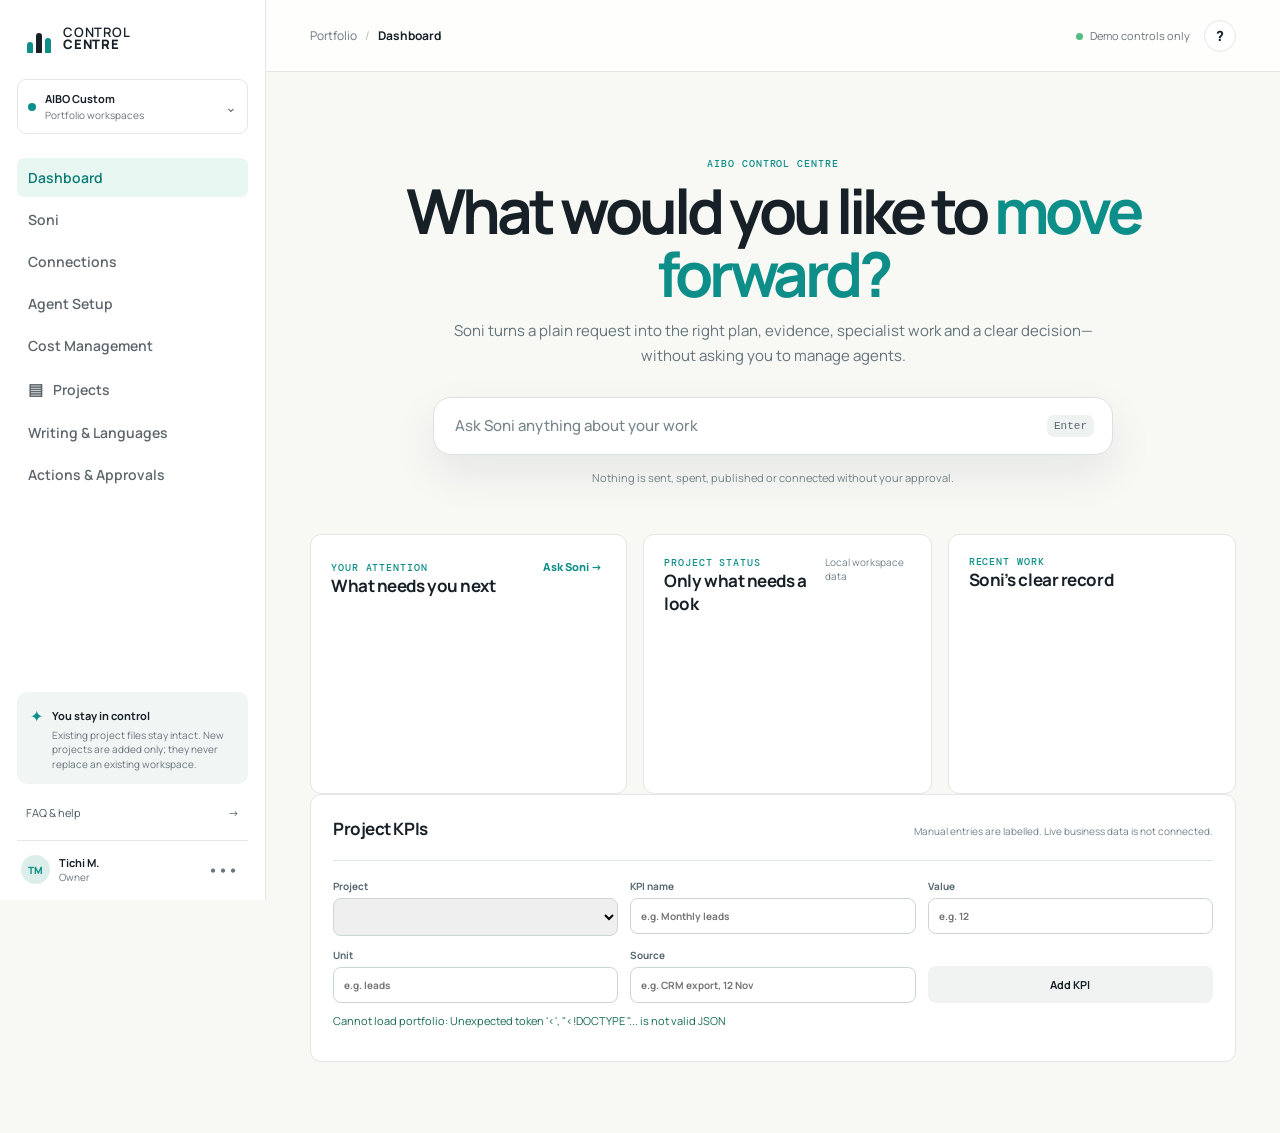
==== commit 95166d00: "Rename assistant-facing Soni brand to CariFive without changing internal API identifiers" ====
--- a/Control-Centre/custom/index.html
+++ b/Control-Centre/custom/index.html
@@ -54,7 +54,7 @@
 
         <section class="dashboard-view active" id="overview">
           <div class="page-intro">
-            <div><p class="eyebrow">Tuesday, 11 November</p><h1>Clear priorities. <em>Calm control.</em></h1><p class="subhead">Soni has organised what matters. You decide what moves.</p></div>
+            <div><p class="eyebrow">Tuesday, 11 November</p><h1>Clear priorities. <em>Calm control.</em></h1><p class="subhead">CariFive has organised what matters. You decide what moves.</p></div>
             <button class="primary-button" id="new-request"><span>＋</span> Tell us what you need</button>
           </div>
 
@@ -113,13 +113,13 @@
         <section class="dashboard-view" id="evidence"><div class="page-intro compact"><div><p class="eyebrow">DECISION EVIDENCE</p><h1>See what the plan is <em>built on.</em></h1><p class="subhead">Every recommendation is traceable to a source, an assumption, and a confidence level.</p></div></div><div class="evidence-list"></div></section>
         <section class="dashboard-view" id="results"><div class="page-intro compact"><div><p class="eyebrow">RESULTS</p><h1>Progress you can <em>actually use.</em></h1><p class="subhead">No vanity activity: outcomes, learning, and the next best decision.</p></div></div><div class="results-placeholder"><span>↗</span><h2>Your first results will appear here after launch</h2><p>The system will separate activity from business impact: leads, bookings, revenue, spend, and what to improve next.</p></div></section>
         <section class="dashboard-view" id="costs"><div class="page-intro compact"><div><p class="eyebrow">COST LEDGER</p><h1>Clear costs. <em>No surprises.</em></h1><p class="subhead">You see what has been approved, used, and proposed—before it happens.</p></div></div><div class="cost-ledger"><div class="ledger-summary"><div><span>Approved this month</span><b>$680</b></div><div><span>Used</span><b>$268</b></div><div><span>Available</span><b>$412</b></div></div><div class="ledger-row heading"><span>Item</span><span>Purpose</span><span>Status</span><span>Cost</span></div><div class="ledger-row"><span>Research & analysis</span><span>Opportunity and competition review</span><span class="ledger-status paid">Used</span><b>$48</b></div><div class="ledger-row"><span>Build & tools</span><span>Landing page prototype and lead capture</span><span class="ledger-status paid">Used</span><b>$148</b></div><div class="ledger-row"><span>Content & video</span><span>Launch assets in production</span><span class="ledger-status paid">Used</span><b>$72</b></div><div class="ledger-row"><span>Paid media test</span><span>Regional search demand experiment</span><span class="ledger-status proposed">Proposed</span><b>$240</b></div></div></section>
-        <section class="dashboard-view" id="usage"><div class="page-intro compact"><div><p class="eyebrow">AI USE & CONTROL</p><h1>Spend intelligence, <em>not needless tokens.</em></h1><p class="subhead">Soni scopes work, reuses approved knowledge, and stops for your approval before a task crosses its agreed limit.</p></div><button class="primary-button" id="edit-usage">Set usage limits</button></div><div class="usage-layout"><article class="panel usage-overview"><div class="usage-meter-head"><div><span>AI & tool use this month</span><b id="usage-total">$12.46 <small>of $60.00 limit</small></b></div><span class="usage-status" id="usage-status">Within limit</span></div><div class="usage-bar" aria-label="Monthly AI and tool usage"><i id="usage-bar"></i></div><div class="usage-metrics"><span><b id="usage-percent">21%</b><small>used</small></span><span><b id="usage-remaining">$47.54</b><small>available</small></span><span><b id="usage-cap">$12.00</b><small>per task cap</small></span></div></article><article class="panel usage-rules"><p class="eyebrow">HOW IT STAYS EFFICIENT</p><ol><li><b>Scope first</b><span>One clear outcome, deadline, and evidence need.</span></li><li><b>Reuse first</b><span>Approved facts and prior work are retrieved instead of recreated.</span></li><li><b>Route carefully</b><span>Use the smallest capable specialist; elevate only when value warrants it.</span></li><li><b>Pause visibly</b><span>High-use work stops at its cap and returns for a decision.</span></li></ol></article></div><article class="panel usage-activity"><div class="panel-heading"><div><p class="eyebrow">WORK LEDGER</p><h2>What the system used—and why</h2></div><span class="usage-note">Illustrative until live connections are enabled</span></div><div class="usage-table" id="usage-table"></div><p class="usage-footnote">This control layer manages AI and tool usage separately from business spend such as advertising. It never publishes, sends, spends, or connects an external service by itself.</p></article></section>
+        <section class="dashboard-view" id="usage"><div class="page-intro compact"><div><p class="eyebrow">AI USE & CONTROL</p><h1>Spend intelligence, <em>not needless tokens.</em></h1><p class="subhead">CariFive scopes work, reuses approved knowledge, and stops for your approval before a task crosses its agreed limit.</p></div><button class="primary-button" id="edit-usage">Set usage limits</button></div><div class="usage-layout"><article class="panel usage-overview"><div class="usage-meter-head"><div><span>AI & tool use this month</span><b id="usage-total">$12.46 <small>of $60.00 limit</small></b></div><span class="usage-status" id="usage-status">Within limit</span></div><div class="usage-bar" aria-label="Monthly AI and tool usage"><i id="usage-bar"></i></div><div class="usage-metrics"><span><b id="usage-percent">21%</b><small>used</small></span><span><b id="usage-remaining">$47.54</b><small>available</small></span><span><b id="usage-cap">$12.00</b><small>per task cap</small></span></div></article><article class="panel usage-rules"><p class="eyebrow">HOW IT STAYS EFFICIENT</p><ol><li><b>Scope first</b><span>One clear outcome, deadline, and evidence need.</span></li><li><b>Reuse first</b><span>Approved facts and prior work are retrieved instead of recreated.</span></li><li><b>Route carefully</b><span>Use the smallest capable specialist; elevate only when value warrants it.</span></li><li><b>Pause visibly</b><span>High-use work stops at its cap and returns for a decision.</span></li></ol></article></div><article class="panel usage-activity"><div class="panel-heading"><div><p class="eyebrow">WORK LEDGER</p><h2>What the system used—and why</h2></div><span class="usage-note">Illustrative until live connections are enabled</span></div><div class="usage-table" id="usage-table"></div><p class="usage-footnote">This control layer manages AI and tool usage separately from business spend such as advertising. It never publishes, sends, spends, or connects an external service by itself.</p></article></section>
       </main>
     </div>
 
     <div class="modal-backdrop" id="modal-backdrop" aria-hidden="true"><section class="approval-modal" role="dialog" aria-modal="true" aria-labelledby="modal-title"><button class="modal-close" aria-label="Close">×</button><p class="eyebrow">YOUR APPROVAL</p><h2 id="modal-title">Approve launch page direction</h2><p id="modal-intro">A short, focused page designed to turn high-intent visitors into consultation requests.</p><div class="approval-detail"><span>Why now</span><b id="modal-why">This is the next blocker in the agreed plan.</b></div><div class="approval-detail"><span>Evidence</span><b id="modal-evidence">Demand and competitor research support this direction.</b></div><div class="approval-detail"><span>Cost</span><b id="modal-cost">Included in the $680 approved monthly budget.</b></div><div class="approval-detail"><span>What happens after</span><b id="modal-next">Build work begins, then quality review happens before anything goes live.</b></div><div class="modal-actions"><button class="secondary-button" id="request-change">Request a change</button><button class="primary-button" id="approve-action">Approve this step</button></div><p class="approval-note">Approving this does not publish, spend, or deploy anything.</p></section></div>
-    <div class="modal-backdrop" id="setup-backdrop" aria-hidden="true"><section class="setup-modal" role="dialog" aria-modal="true" aria-labelledby="setup-title"><button class="modal-close" id="setup-close" aria-label="Close">×</button><p class="eyebrow">START A WORKSPACE</p><h2 id="setup-title">Tell Soni where to begin.</h2><p>These details create your first visible plan. No external research, connections, messages, or spending start from this form.</p><form id="setup-form"><label>Business name<input id="business-name" required maxlength="70" placeholder="e.g. Example workspace (demo)" /></label><label>Industry<select id="business-industry" required><option value="">Choose an industry</option><option>Home & local services</option><option>Professional services</option><option>Hospitality & experiences</option><option>Retail & e-commerce</option><option>Other</option></select></label><label>Primary region<input id="business-region" required maxlength="80" placeholder="e.g. Greater London" /></label><label>What outcome matters most?<textarea id="business-goal" required maxlength="180" placeholder="e.g. Validate demand and book our first 15 consultations"></textarea></label><div class="setup-note"><span>✦</span><p>Next, the control centre will create an opportunity brief, a target range, and a plan for your approval.</p></div><button class="primary-button setup-submit" type="submit">Create my first plan →</button></form></section></div>
-    <div class="modal-backdrop" id="usage-backdrop" aria-hidden="true"><section class="setup-modal usage-modal" role="dialog" aria-modal="true" aria-labelledby="usage-title"><button class="modal-close" id="usage-close" aria-label="Close">×</button><p class="eyebrow">AI USE LIMITS</p><h2 id="usage-title">Set the guardrails once.</h2><p>These limits tell Soni when to pause for your approval. They do not lower the quality of important work.</p><form id="usage-form"><label>Monthly AI & tool limit (USD)<input id="usage-monthly-limit" type="number" min="5" max="5000" step="1" required /></label><label>Maximum per task before approval (USD)<input id="usage-task-limit" type="number" min="1" max="1000" step="1" required /></label><label class="switch-line"><input id="usage-hard-stop" type="checkbox" checked /><span><b>Pause at the task limit</b><small>Bring you the next option rather than continuing automatically.</small></span></label><div class="setup-note"><span>✦</span><p>Every customer-facing cost remains visible. Advertising and other external spend always require their own approval.</p></div><button class="primary-button setup-submit" type="submit">Save usage controls →</button></form></section></div>
+    <div class="modal-backdrop" id="setup-backdrop" aria-hidden="true"><section class="setup-modal" role="dialog" aria-modal="true" aria-labelledby="setup-title"><button class="modal-close" id="setup-close" aria-label="Close">×</button><p class="eyebrow">START A WORKSPACE</p><h2 id="setup-title">Tell CariFive where to begin.</h2><p>These details create your first visible plan. No external research, connections, messages, or spending start from this form.</p><form id="setup-form"><label>Business name<input id="business-name" required maxlength="70" placeholder="e.g. Example workspace (demo)" /></label><label>Industry<select id="business-industry" required><option value="">Choose an industry</option><option>Home & local services</option><option>Professional services</option><option>Hospitality & experiences</option><option>Retail & e-commerce</option><option>Other</option></select></label><label>Primary region<input id="business-region" required maxlength="80" placeholder="e.g. Greater London" /></label><label>What outcome matters most?<textarea id="business-goal" required maxlength="180" placeholder="e.g. Validate demand and book our first 15 consultations"></textarea></label><div class="setup-note"><span>✦</span><p>Next, the control centre will create an opportunity brief, a target range, and a plan for your approval.</p></div><button class="primary-button setup-submit" type="submit">Create my first plan →</button></form></section></div>
+    <div class="modal-backdrop" id="usage-backdrop" aria-hidden="true"><section class="setup-modal usage-modal" role="dialog" aria-modal="true" aria-labelledby="usage-title"><button class="modal-close" id="usage-close" aria-label="Close">×</button><p class="eyebrow">AI USE LIMITS</p><h2 id="usage-title">Set the guardrails once.</h2><p>These limits tell CariFive when to pause for your approval. They do not lower the quality of important work.</p><form id="usage-form"><label>Monthly AI & tool limit (USD)<input id="usage-monthly-limit" type="number" min="5" max="5000" step="1" required /></label><label>Maximum per task before approval (USD)<input id="usage-task-limit" type="number" min="1" max="1000" step="1" required /></label><label class="switch-line"><input id="usage-hard-stop" type="checkbox" checked /><span><b>Pause at the task limit</b><small>Bring you the next option rather than continuing automatically.</small></span></label><div class="setup-note"><span>✦</span><p>Every customer-facing cost remains visible. Advertising and other external spend always require their own approval.</p></div><button class="primary-button setup-submit" type="submit">Save usage controls →</button></form></section></div>
     <div class="toast" id="toast" role="status"></div>
     <script src="../shared/app.js" defer></script>
     <script src="../shared/product.js" defer></script>
--- a/Control-Centre/shared/product.css
+++ b/Control-Centre/shared/product.css
@@ -208,6 +208,7 @@
 @media(max-width:700px){#soni .op-chat-panel{padding:14px!important}#soni .op-message{max-width:95%}}
 
 /* Shared premium restraint: Standard and Custom. No duplicated heading stacks. */
+.soni-home{max-width:1260px}.soni-home-hero{max-width:820px;margin:45px auto 30px;text-align:center}.soni-home-hero h1,.soni-chat-heading h1{font-size:clamp(38px,5vw,62px);letter-spacing:-.065em;line-height:1.02;margin:9px 0 14px}.soni-home-hero h1 em{font-style:normal;color:#0d8e88}.soni-home-hero>p:not(.eyebrow),.soni-chat-heading>p:not(.eyebrow){max-width:640px;margin:0 auto;color:#64747b;font-size:15px;line-height:1.65}.soni-prompt-button{display:flex;align-items:center;justify-content:space-between;width:min(100%,680px);margin:28px auto 12px;padding:17px 18px 17px 21px;border:1px solid #d8e3e0;border-radius:18px;background:#fff;color:#77868b;text-align:left;font:500 15px Manrope,Arial,sans-serif;box-shadow:0 18px 45px rgba(17,39,45,.08);transition:.2s}.soni-prompt-button:hover{border-color:#0d8e88;transform:translateY(-1px);color:#172027}.soni-prompt-button kbd{background:#eef3f1;border-radius:7px;padding:5px 7px;font:11px 'DM Mono',monospace;color:#58676d}.soni-home-hero small{color:#718087;font-size:11px}.soni-glance{display:grid;grid-template-columns:repeat(4,1fr);gap:12px;margin:28px 0}.soni-home-grid{display:grid;grid-template-columns:1.1fr 1fr 1fr;gap:16px}.soni-home-grid .panel{min-height:260px}.soni-next-row{display:flex;width:100%;justify-content:space-between;align-items:center;padding:14px 2px;border-bottom:1px solid #e6ece9;background:none;text-align:left}.soni-next-row:last-child{border:0}.soni-next-row b,.soni-next-row small{display:block}.soni-next-row b{font-size:12px;color:#1a2d33}.soni-next-row small{margin-top:4px;color:#718087;font-size:11px;line-height:1.4}.soni-next-row i{font-style:normal;color:#0d8e88;font-size:18px}.soni-chat-heading{max-width:760px;margin:44px auto 22px;text-align:center}.soni-chat-heading h1{font-size:clamp(34px,4vw,50px)}#soni .op-chat-panel{border-radius:20px;box-shadow:0 20px 50px rgba(17,39,45,.08)}#soni .op-project-picker{padding:0 0 13px;border-bottom:1px solid #e7ece9}#soni .op-chat-composer{border-radius:16px;border-color:#cfdcd8;background:#fff}#soni .aibo-chat-send{min-width:78px}#soni .aibo-chat-options p{font-size:11px;line-height:1.55;color:#69787e;max-width:370px}@media(max-width:980px){.soni-home-grid{grid-template-columns:1fr 1fr}.soni-home-grid .soni-recent-panel{grid-column:1/-1}.soni-glance{grid-template-columns:repeat(2,1fr)}}@media(max-width:640px){.soni-home-hero{margin-top:25px;text-align:left}.soni-home-hero>p:not(.eyebrow),.soni-chat-heading>p:not(.eyebrow){margin-left:0}.soni-prompt-button{margin-left:0}.soni-home-grid,.soni-glance{grid-template-columns:1fr}.soni-home-grid .soni-recent-panel{grid-column:auto}.soni-chat-heading{text-align:left;margin-top:25px}}
 body[data-product] .aibo-operational-view .op-heading .eyebrow{display:none}
 body[data-product] .aibo-operational-view .op-heading{margin-bottom:18px}
 body[data-product] .aibo-operational-view .op-heading h1{font-size:clamp(21px,2vw,27px);letter-spacing:-.04em;line-height:1.2;margin:0}
